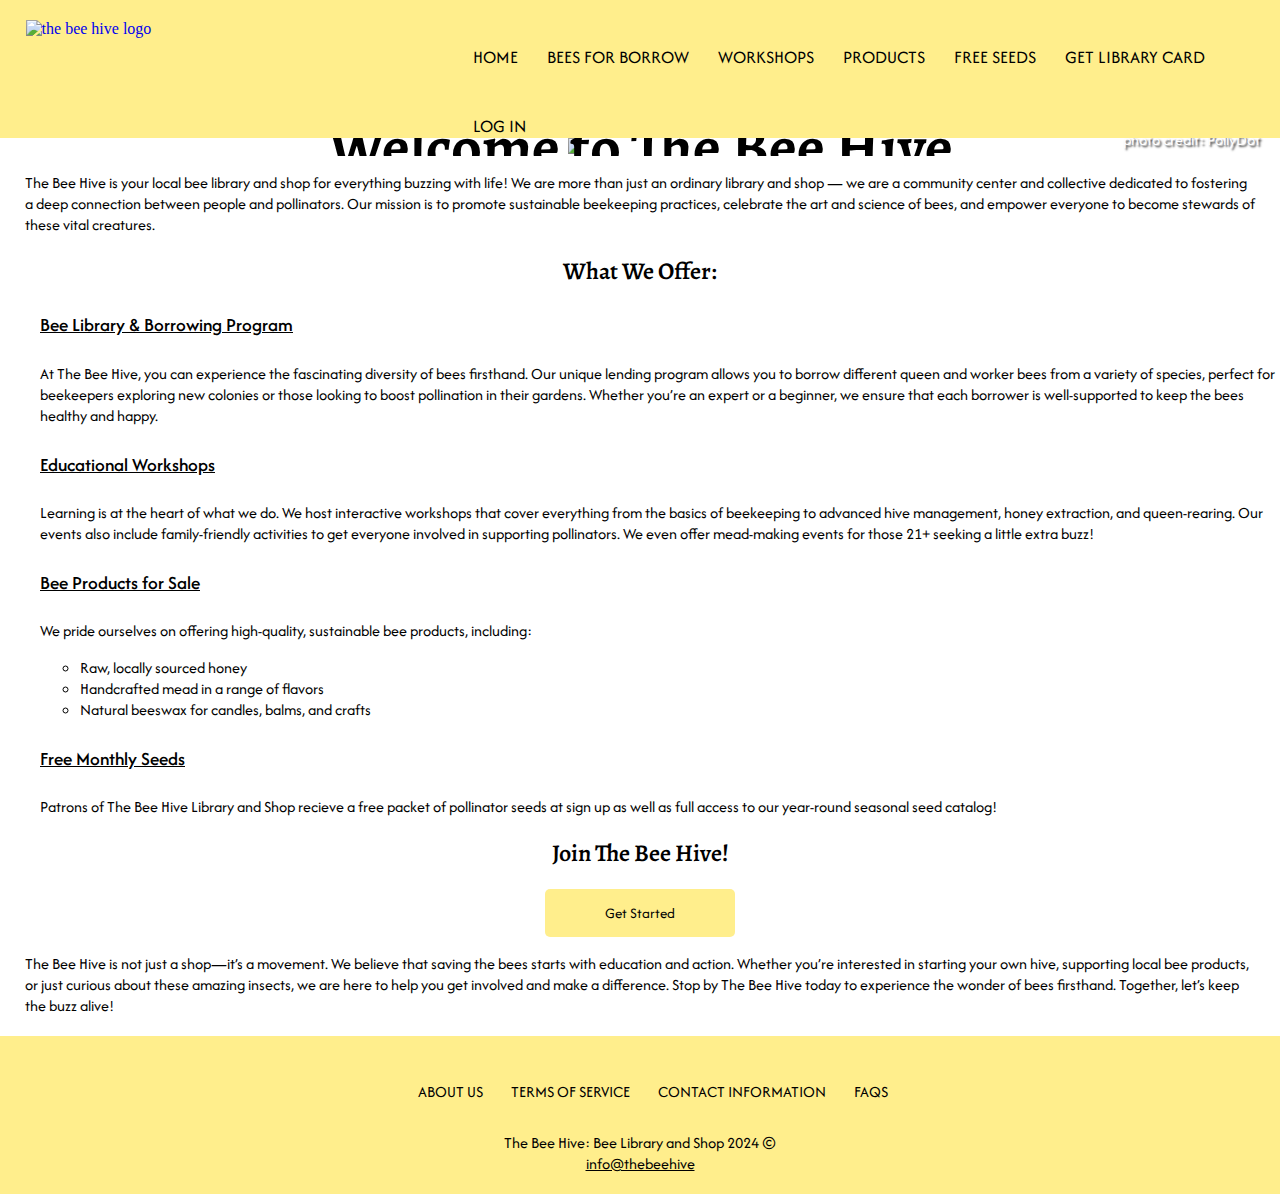
==== index.html @ 7d41d419 "Add files via upload" ====
<!DOCTYPE html> 
<html lang="en">
    <head>
        <link href="index.css" rel="stylesheet" type="text/css">
        <link href="https://fonts.googleapis.com/css2?family=Afacad+Flux:wght@100..1000&family=Alegreya:ital,wght@0,400..900;1,400..900&family=Inter:ital,opsz,wght@0,14..32,100..900;1,14..32,100..900&display=swap" rel="stylesheet">
        <meta charset="UTF-8">
        <title>The Bee Hive | Home</title>
        <meta name="description" content="the bee hive">
        <meta name='keywords' content='HTML,webpage'>
        <meta name="author" content="Yuan Sciscent">
    </head>

    <body>
        <header>
            <div class="menu-bar">
                <div class="top-left">
                    <a href="index.html"><img src="logo_images/TheBeeHiveblack.png" alt="the bee hive logo" class="logo"></a>
                </div>
                <div class="top-right">
                    <nav class="nav-bar">
                    <ul>
                        <li><a href="#">Home</a></li>
                        <li><a href="borrowbees.html">Bees for Borrow</a></li>
                        <li><a href="workshop.html">Workshops</a></li>
                        <li><a href="products.html">Products</a></li>
                        <li><a href="freeseeds.html">Free Seeds</a></li>
                        <li><a href="librarycard.html">Get Library Card</a></li>
                        <li>LOG IN</li>
                    </ul>
                    </nav>
                </div>
            </div>
        </header>   
        
        <div class="home-page">
            <div class="container">
                <img src="bee_images/honeycombbees.png" alt="bees on honeycomb" class="homephoto">
                <div class="centered">
                   <h1>Welcome to The Bee Hive</h1> 
                </div>
                <div class="bottom-right">
                    <p>photo credit: PollyDot</p>
                </div>
            </div>
                <p id="about-paragraph">
                    The Bee Hive is your local bee library and shop for everything buzzing with life! 
                    We are more than just an ordinary library and shop — we are a community center and collective dedicated to fostering a deep connection between people and pollinators. 
                    Our mission is to promote sustainable beekeeping practices, celebrate the art and science of bees, 
                    and empower everyone to become stewards of these vital creatures. 
                </p>
        </div>
        <div class="middle-part">
            <div class="offer-part">
                <h2 class="about-offerings">What We Offer:</h2>
                        <ul>
                            <li class="section-1">
                            <a href="borrowbees.html"><h4>Bee Library & Borrowing Program</h4></a>
                                <p>At The Bee Hive, you can experience the fascinating diversity of bees firsthand. 
                                    Our unique lending program allows you to borrow different queen and worker bees from a variety of species, perfect for beekeepers exploring new colonies or those looking to boost pollination in their gardens. 
                                    Whether you’re an expert or a beginner, we ensure that each borrower is well-supported to keep the bees healthy and happy.
                                </p>
                            </li>
                            <li class="section-2">
                                <a href="workshop.html"><h4>Educational Workshops</h4></a>
                                <p>Learning is at the heart of what we do. 
                                    We host interactive workshops that cover everything from the basics of beekeeping to advanced hive management, honey extraction, and queen-rearing. 
                                    Our events also include family-friendly activities to get everyone involved in supporting pollinators.
                                    We even offer mead-making events for those 21+ seeking a little extra buzz!
                                </p>
                            </li>
                            <li class="section-3">
                                <a href="products.html"><h4>Bee Products for Sale</h4></a>
                                <p>We pride ourselves on offering high-quality, sustainable bee products, including:</p> 
                                    <ul class="small-bullet">
                                        <li>Raw, locally sourced honey</li>
                                        <li>Handcrafted mead in a range of flavors</li>
                                        <li>Natural beeswax for candles, balms, and crafts </li>
                                    </ul>
                                
                            </li>
                            <li class="section-4">
                                <h4>Free Monthly Seeds</h4>
                                <p>Patrons of The Bee Hive Library and Shop recieve a free packet of pollinator seeds at sign up as well as full access to our year-round seasonal seed catalog!</p>
                            </li>
                        </ul>
                    
            </div>
            <div>
                <h2 class="join-part">Join The Bee Hive!</h2>
                    <div class="center-button">
                    <button type="button">Get Started</button>
                    </div>
                    <p id="join-paragraph">The Bee Hive is not just a shop—it’s a movement. 
                        We believe that saving the bees starts with education and action. 
                        Whether you’re interested in starting your own hive, supporting local bee products, or just curious about these amazing insects, we are here to help you get involved and make a difference.
                        Stop by The Bee Hive today to experience the wonder of bees firsthand. 
                        Together, let’s keep the buzz alive!</p>
            </div>
        </div>
        
        <footer>
            <div class="footer-row">
                <div class="footer-about">
                    <nav class="nav-footer">
                    <ul>
                        <li><a href="#">About Us</a></li>
                        <li><a href="#">Terms of Service</a></li>
                        <li><a href="#">Contact information</a></li>
                        <li><a href="#">FAQs</a></li>
                    </ul>
                    </nav>
                </div>
                <div class="footer-copyright">
                    <p>The Bee Hive: Bee Library and Shop 2024 &#169;</p>
                </div>
                <div class="footer-email">
                    <a href="#">info@thebeehive</a>
                </div>
            </div>
        </footer>
        
    </body>


</html>
---- index.css ----
body {
    margin: 0px;
    padding: 0px;
}

header {
    background-color: #FFEE8C;
}

header::after {
    content: '';
    display: table;
    clear: both;
}

.logo {
    width: 30vw;
    height: auto;
    float: left;
    padding: 20px 0;
    padding-left: 2%;
    cursor: pointer;
}

.top-right {
    width: 65vw;
    float: right;
}

.nav-bar {
    font-family: 'Afacad Flux', 'Gill Sans', 'Gill Sans MT', Calibri, 'Trebuchet MS', sans-serif;
    font-weight: 400;
    font-size: large;
    padding-right: 6%;
}

nav ul {
    padding: 0%;
    margin: 0%;
    list-style-type: none;
}

nav li {
    display: inline-block;
    margin-left: 25px;
    padding-top: 45px;
    position: relative;
}

nav a {
    color: black;
    text-decoration: none;
    text-transform: uppercase;
}

.nav-bar a:hover {
    color: #FEB643;
    font-weight: 600;
}

.nav-bar a::after {
    content: '';
    display: block;
    height: 2px;
    background-color: #FEB643;
    position: absolute;
    width: 0%;
    transition: all ease-in-out 250ms;
}

nav a:hover::after {
    width: 100%;
}

.container {
    position: relative;
    text-align: center;
    color: white;
    overflow: hidden;
}

.centered {
    position: absolute;
    top: 50%;
    left: 50%;
    transform: translate(-50%, -50%);
    font-family: Alegreya, Georgia, 'Times New Roman', Times, serif;
    font-weight: 800;
    font-size: 30px;
    text-shadow: 5px 2px 2px white;
    color: black;
}

.container img {
    max-width: 100vw;
    height: 90%;
    margin-top: -100px;
    margin-bottom: -100px;
}

.bottom-right {
    position: absolute;
    bottom: -10px;
    right: 20px;
    font-family: 'Afacad Flux', 'Gill Sans', 'Gill Sans MT', Calibri, 'Trebuchet MS', sans-serif;
    color: white;
    text-shadow: 2px 2px 2px black;
    opacity: 75%;
}

footer{
    display: block;
    background-color: #FFEE8C;
    text-align: center;
    padding-bottom: 20px;
}

.footer-about {
    margin-top: 20px;
    margin-bottom: 0px;
}

.footer-copyright p{
    margin-top: 30px;
    margin-bottom: 0px;
}

.footer-email {
    font-family: 'Afacad Flux', 'Gill Sans', 'Gill Sans MT', Calibri, 'Trebuchet MS', sans-serif;
}

.footer-email a {
    color: black;
}

.nav-footer ul{
    font-family: 'Afacad Flux', 'Gill Sans', 'Gill Sans MT', Calibri, 'Trebuchet MS', sans-serif;
    padding: 0%;
    margin: 0%;
    list-style-type: none;
    transition-duration: 250s;
}

.nav-footer a:hover {
    font-weight: 500;
}

p {
    font-family: 'Afacad Flux', 'Gill Sans', 'Gill Sans MT', Calibri, 'Trebuchet MS', sans-serif;
}

h2 {
    font-family: Alegreya, Georgia, 'Times New Roman', Times, serif;
    font-weight: 600;
}

h4 {
    font-family: 'Afacad Flux', 'Gill Sans', 'Gill Sans MT', Calibri, 'Trebuchet MS', sans-serif;
    font-weight: 500;
    font-size: larger;
    text-decoration: underline;
}

.section-1 {
    padding: 0;
    margin: 0;
    list-style-type: none;
}

.small-bullet {
    font-family: 'Afacad Flux', 'Gill Sans', 'Gill Sans MT', Calibri, 'Trebuchet MS', sans-serif;
}

.section-2 {
    padding: 0;
    margin: 0;
    list-style-type: none;
}

.section-3 {
    padding: 0;
    margin: 0;
    list-style-type: none;
}

.section-4 {
    padding: 0;
    margin: 0;
    list-style-type: none;
}

button {
    background-color: #FFEE8C;
    font-family: 'Afacad Flux', 'Gill Sans', 'Gill Sans MT', Calibri, 'Trebuchet MS', sans-serif;
    font-size: 15px;
    border: none;
    padding: 14px 60px;
    border-radius: 5px;
    transition-duration: 250ms;
    cursor: pointer;
}

.center-button {
    text-align: center;
}

button:hover {
    background-color: #FEB643;
    color: white;
}

#about-paragraph {
    padding-right: 25px;
    padding-left: 25px;
}

.about-offerings {
    padding-right: 25px;
    padding-left: 25px;
    text-align: center;
}

.join-part {
    padding-right: 25px;
    padding-left: 25px;
    text-align: center;
}

#join-paragraph {
    padding-right: 25px;
    padding-left: 25px;
}

ul a {
    color: black;
}

/* Workshop */

table, th, td {
    padding-right: 0px;
    padding-left: 0px;
    margin-left: 25px;
    margin-right: 25px;
    border: .5px solid black; 
    border-collapse: collapse;
}

th {
    padding: 15px;
    font-family: Alegreya, Georgia, 'Times New Roman', Times, serif;
}

td {
    padding: 15px;
    vertical-align: top;
    font-family: 'Afacad Flux', 'Gill Sans', 'Gill Sans MT', Calibri, 'Trebuchet MS', sans-serif;
}

.add-info-italics {
    font-style: italic;
}

.workshop-intro {
    font-weight: 500;
}

.workshop-intro:hover {
    cursor: pointer;
    background-color: #FEB643;
}

.workshop-title {
    background-color: #FFEE8C;
}

.title {
    padding-right: 25px;
    padding-left: 25px;
}

.heading {
    font-family: Alegreya, Georgia, 'Times New Roman', Times, serif;
    font-weight: 600;
    text-align: center;
}

.paragraph {
    font-family: 'Afacad Flux', 'Gill Sans', 'Gill Sans MT', Calibri, 'Trebuchet MS', sans-serif;
}

/* Library Card */

.container-apply img {
    max-width: 100vw;
    height: 90%;
    margin-top: -50px;
    margin-bottom: -50px;
}

.container-apply {
    position: relative;
    color: black;
    overflow: hidden;
}

.center-left {
    position: absolute;
    top: 50%;
    left: 30%;
    transform: translate(-50%, -50%);
    padding-right: 20px;
    float: left;
    font-family: Alegreya, Georgia, 'Times New Roman', Times, serif;
}

ol {
    font-family: 'Afacad Flux', 'Gill Sans', 'Gill Sans MT', Calibri, 'Trebuchet MS', sans-serif;
}

h3 {
    font-family: Alegreya, Georgia, 'Times New Roman', Times, serif;
    padding-left: 20px;
}

.list {
    padding-bottom: 20px;
}

/* Borrow Bees */

.available-bees {
    max-width: 600px;
    margin: auto;
    text-align: center;
    font-family: 'Afacad Flux', 'Gill Sans', 'Gill Sans MT', Calibri, 'Trebuchet MS', sans-serif;
}

.bees {
    border: hidden;
    margin-left: auto;
    margin-right: auto;
    
}

.space-below {
    padding-bottom: 19px;
}

.visit-us {
    text-align: center;
}

.address {
    cursor: pointer;
}

/* Free Seeds  */

.container-seeds img {
    max-width: 100vw;
    height: 90%;
    margin-top: -40px;
    margin-bottom: -50px;
}

.container-seeds {
    position: relative;
    color: black;
    overflow: hidden;
    text-align: right;
}

.center-right {
    position: absolute;
    top: 50%;
    left: 70%;
    transform: translate(-50%, -50%);
    padding-left: 20px;
    float: right;
    font-family: Alegreya, Georgia, 'Times New Roman', Times, serif;
}

/* position: absolute;
    top: 50%;
    left: 30%;
    transform: translate(-50%, -50%);
    padding-right: 20px;
    float: left; */

    /* max-width: 100vw;
    height: 90%;
    margin-top: -50px;
    margin-bottom: -50px; */
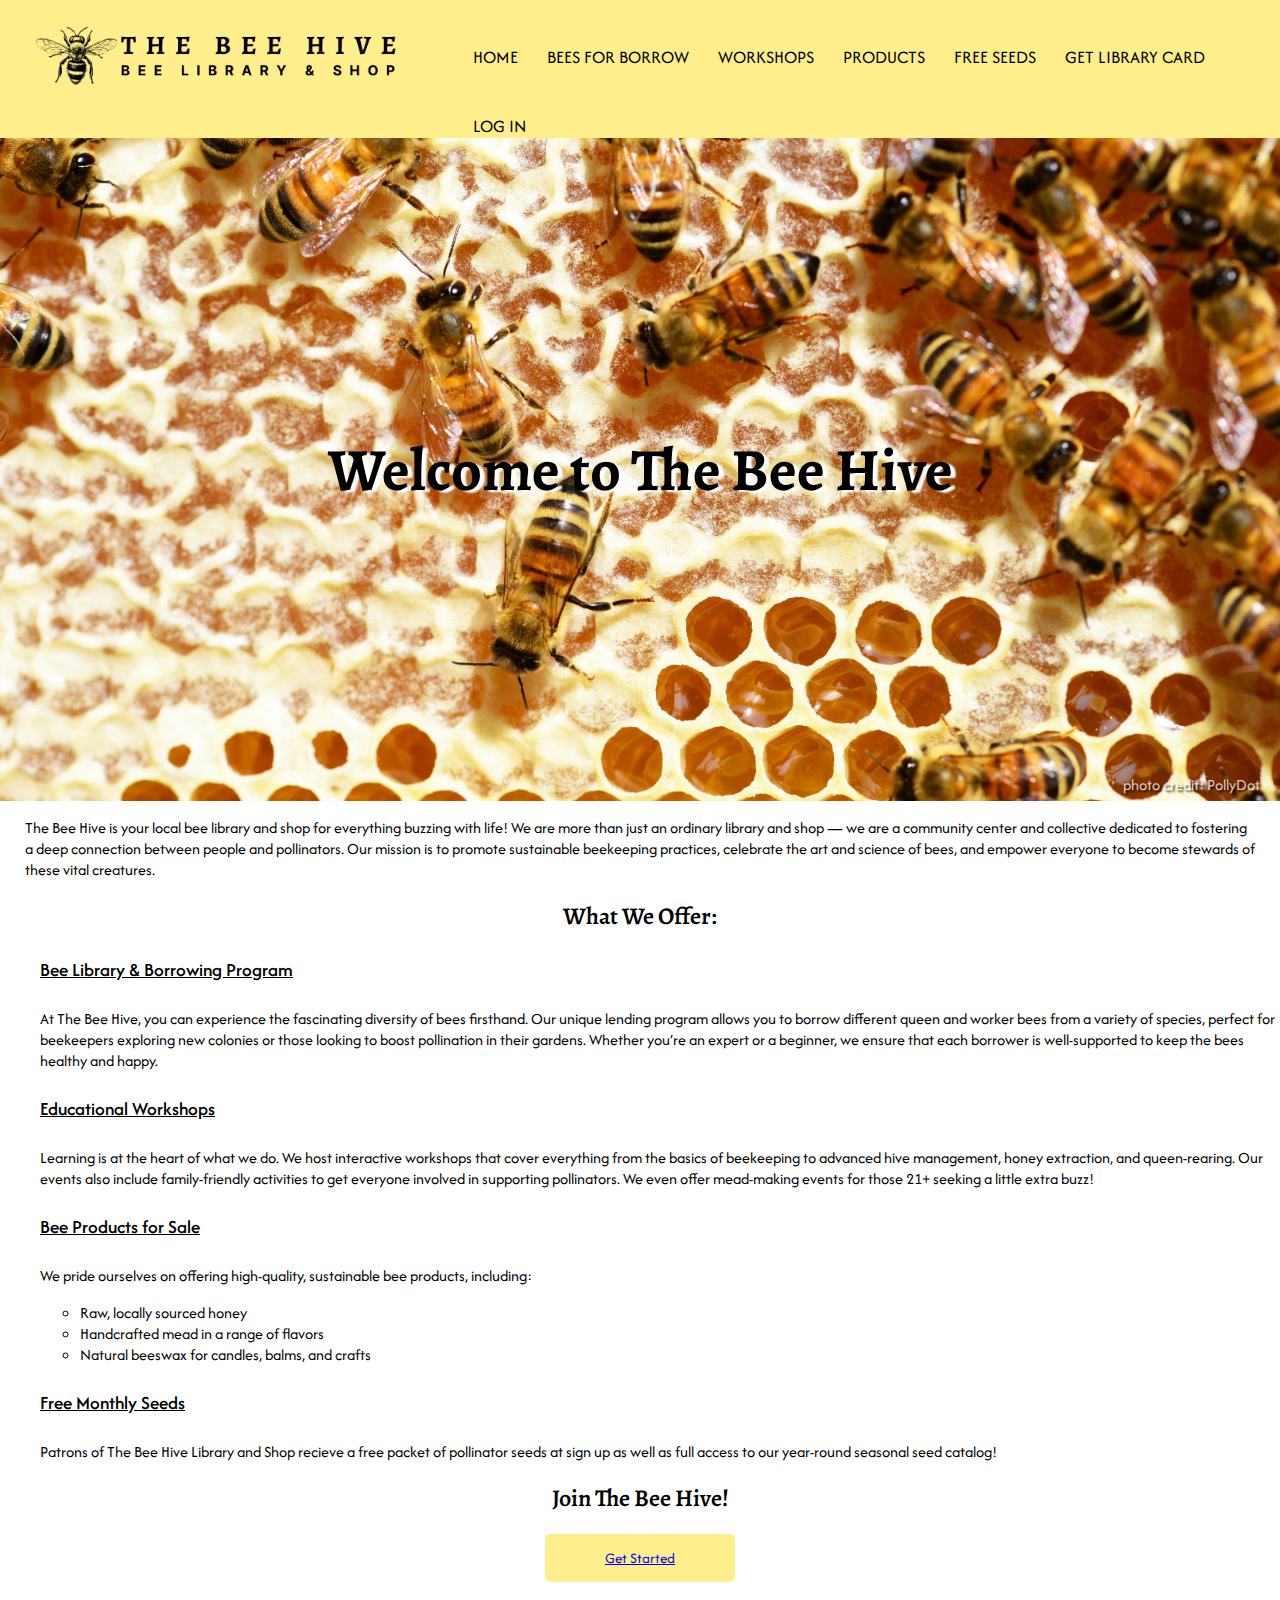
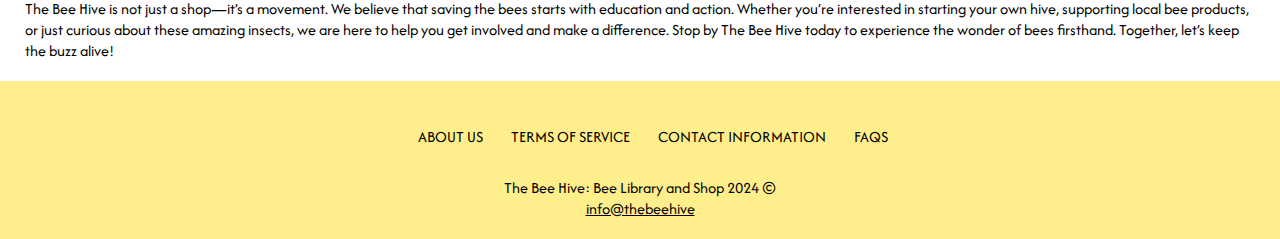
==== commit ef87264e: "Update index.html" ====
--- a/index.html
+++ b/index.html
@@ -88,7 +88,7 @@
             <div>
                 <h2 class="join-part">Join The Bee Hive!</h2>
                     <div class="center-button">
-                    <button type="button">Get Started</button>
+                    <button type="button"><a href="librarycard.html">Get Started</a></button>
                     </div>
                     <p id="join-paragraph">The Bee Hive is not just a shop—it’s a movement. 
                         We believe that saving the bees starts with education and action. 
@@ -122,4 +122,4 @@
     </body>
 
 
-</html>+</html>
--- a/index.css
+++ b/index.css
@@ -26,6 +26,8 @@
     width: 65vw;
     float: right;
 }
+
+/* help with nav-bar: https://www.youtube.com/watch?v=FEmysQARWFU */
 
 .nav-bar {
     font-family: 'Afacad Flux', 'Gill Sans', 'Gill Sans MT', Calibri, 'Trebuchet MS', sans-serif;
@@ -72,6 +74,10 @@
     width: 100%;
 }
 
+/* help with nav-bar: https://www.youtube.com/watch?v=FEmysQARWFU */
+
+/* help with text on top of image: https://www.w3schools.com/howto/howto_css_image_text.asp */
+
 .container {
     position: relative;
     text-align: center;
@@ -107,6 +113,8 @@
     text-shadow: 2px 2px 2px black;
     opacity: 75%;
 }
+
+/* help with text on top of image: https://www.w3schools.com/howto/howto_css_image_text.asp */
 
 footer{
     display: block;
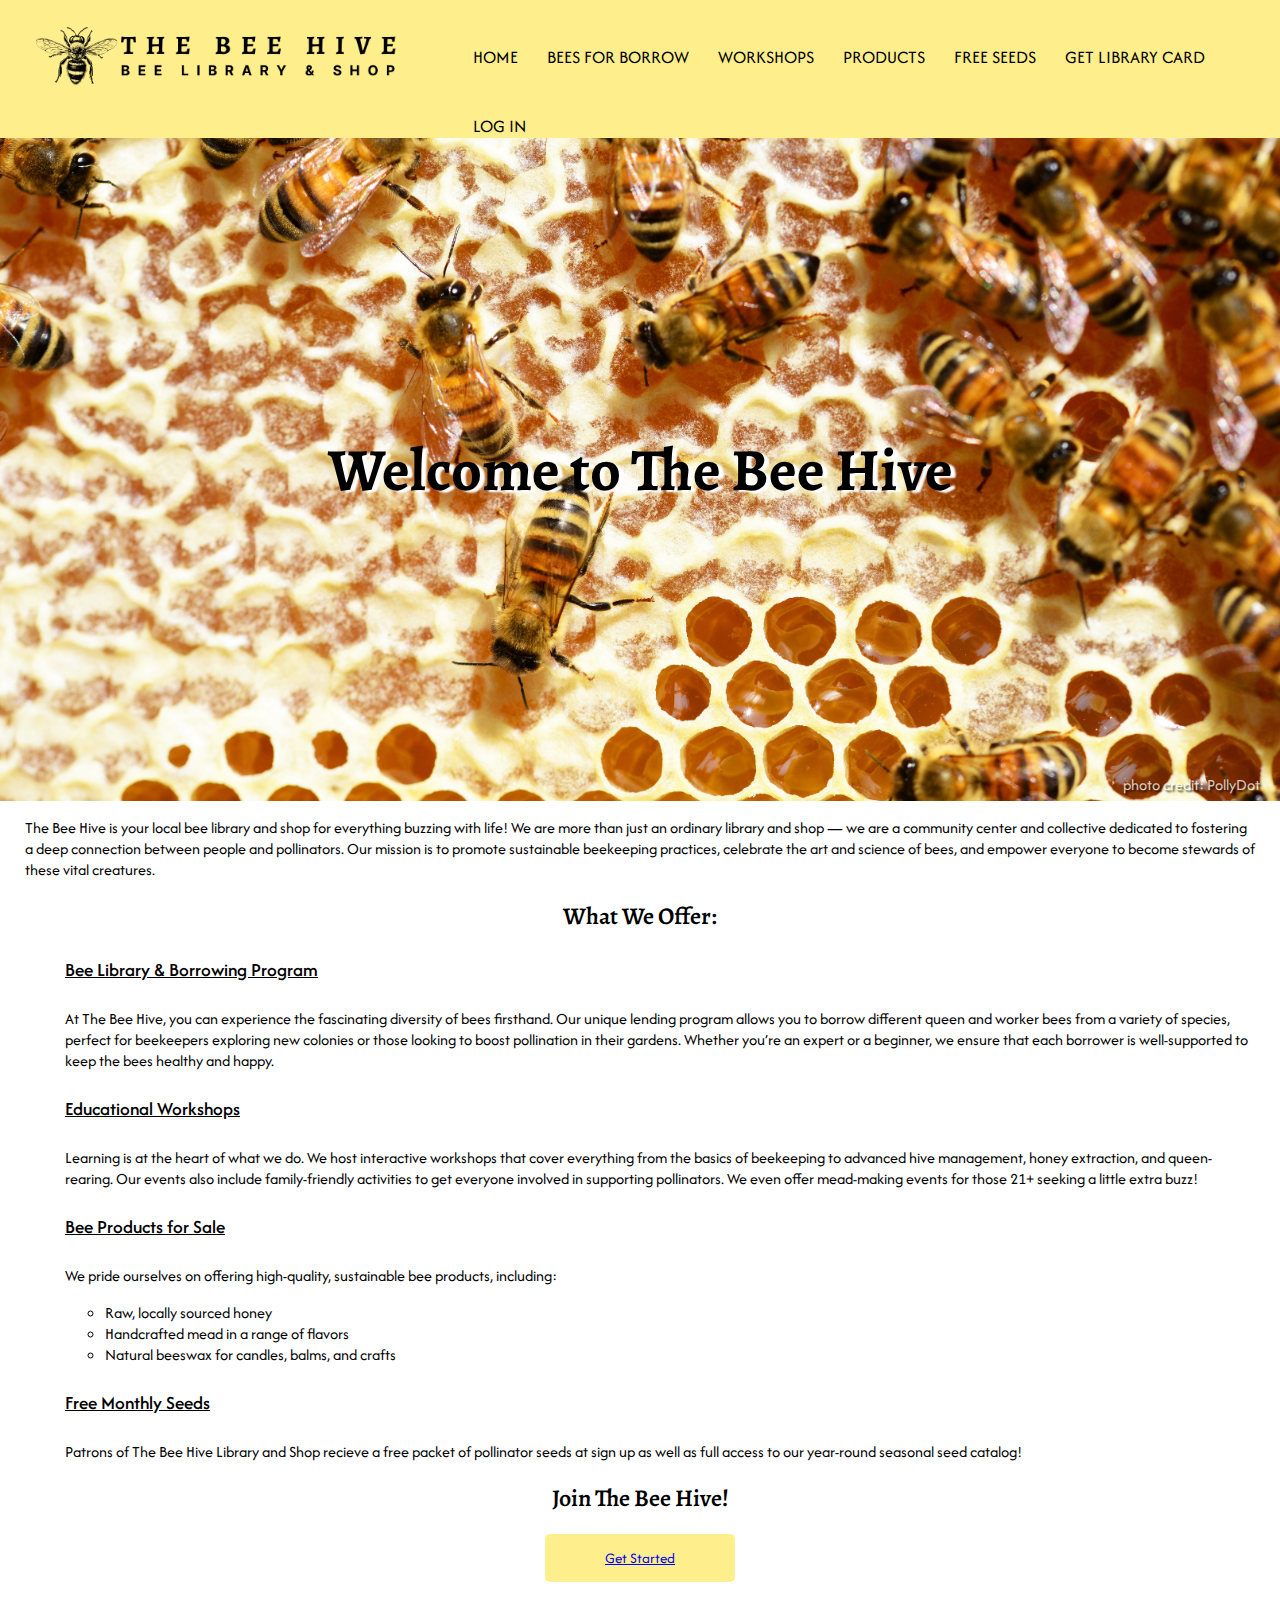
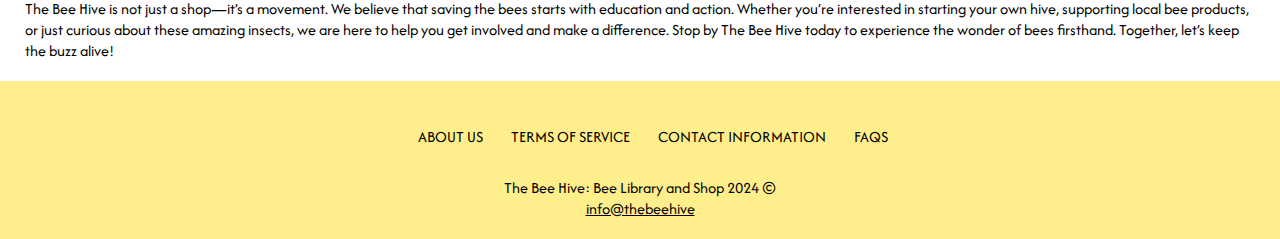
==== commit 12f0f9ab: "Update index.html" ====
--- a/index.html
+++ b/index.html
@@ -52,6 +52,7 @@
         <div class="middle-part">
             <div class="offer-part">
                 <h2 class="about-offerings">What We Offer:</h2>
+                    <div id="about-paragraph">
                         <ul>
                             <li class="section-1">
                             <a href="borrowbees.html"><h4>Bee Library & Borrowing Program</h4></a>
@@ -83,7 +84,7 @@
                                 <p>Patrons of The Bee Hive Library and Shop recieve a free packet of pollinator seeds at sign up as well as full access to our year-round seasonal seed catalog!</p>
                             </li>
                         </ul>
-                    
+                    </div>
             </div>
             <div>
                 <h2 class="join-part">Join The Bee Hive!</h2>
